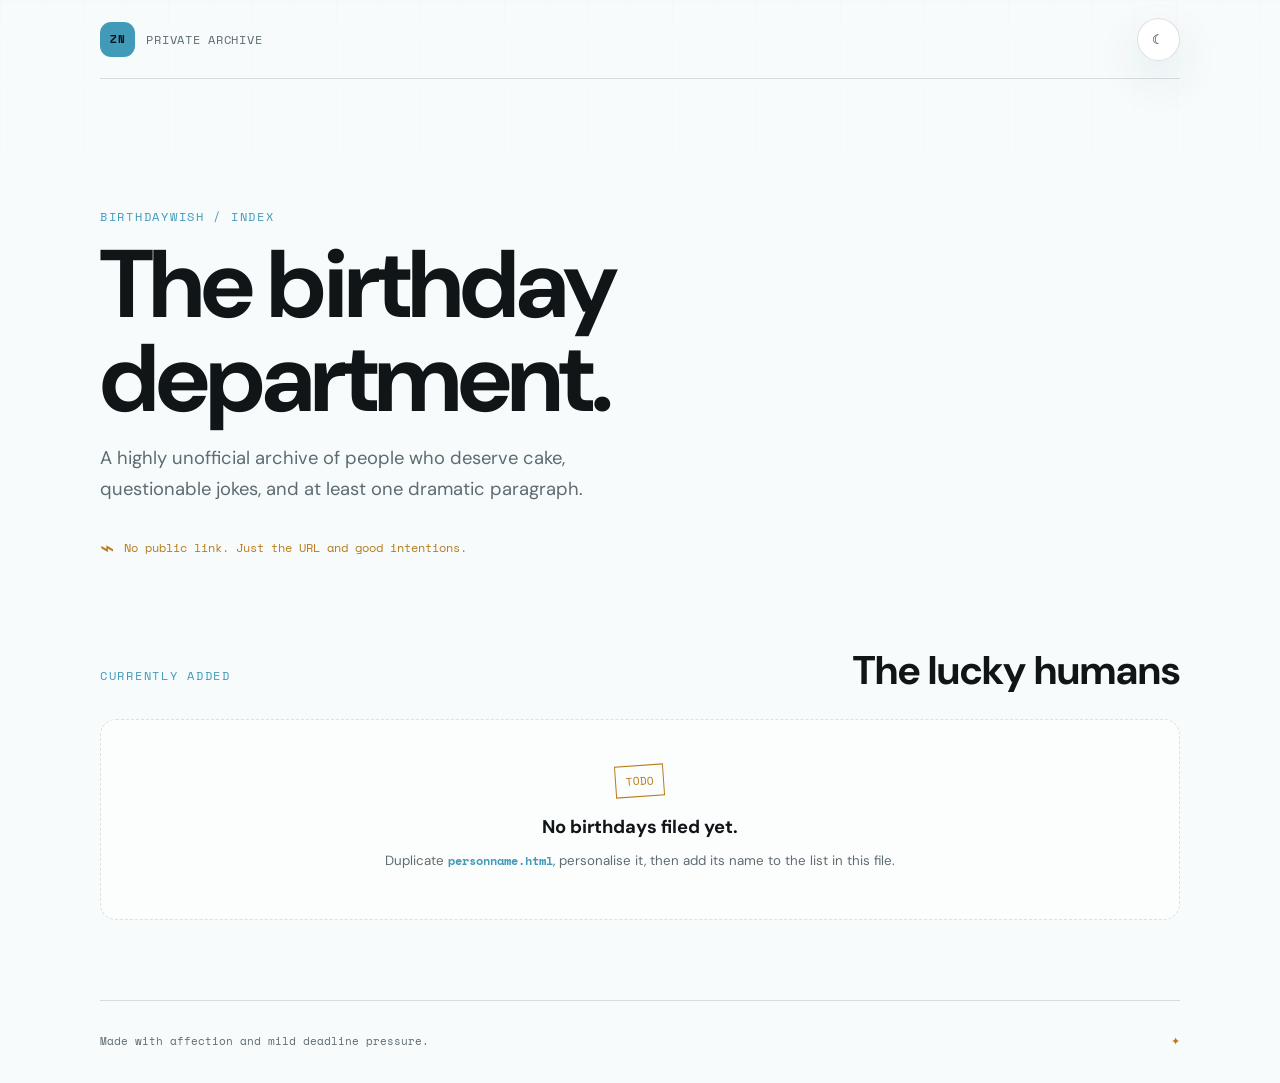
==== birthdaywish/index.html @ 3eb9f4e9 "Added birthday easter" ====
<!DOCTYPE html>
<html lang="en">
  <head>
    <meta charset="UTF-8" />
    <meta name="viewport" content="width=device-width, initial-scale=1.0" />
    <meta name="description" content="A private directory of birthday wishes." />
    <meta name="robots" content="noindex, nofollow" />
    <meta name="theme-color" content="#0d1113" />
    <link rel="icon" type="image/png" href="../assets/icons/zn-icon.png" />
    <link rel="preconnect" href="https://fonts.googleapis.com" />
    <link rel="preconnect" href="https://fonts.gstatic.com" crossorigin />
    <link href="https://fonts.googleapis.com/css2?family=DM+Sans:wght@400;500;600;700&family=Space+Mono:wght@400;700&display=swap" rel="stylesheet" />
    <link rel="stylesheet" href="birthday.css" />
    <title>Birthday Archive | Zulkar Nain</title>
  </head>
  <body>
    <div class="birthday-shell">
      <header class="birthday-header">
        <a class="birthday-brand" href="../" aria-label="Return to Zulkar Nain's portfolio">
          <span class="birthday-brand__mark">ZN</span>
          <span>Private archive</span>
        </a>
        <button class="theme-toggle" type="button" aria-label="Toggle theme" aria-pressed="false">
          <span aria-hidden="true">☀︎</span>
        </button>
      </header>

      <main>
        <section class="directory-intro fade-in">
          <p class="kicker">birthdaywish / index</p>
          <h1>The birthday department.</h1>
          <p class="intro-copy">A highly unofficial archive of people who deserve cake, questionable jokes, and at least one dramatic paragraph.</p>
          <div class="archive-note"><span aria-hidden="true">⌁</span> No public link. Just the URL and good intentions.</div>
        </section>

        <section class="directory-section" aria-labelledby="directory-heading">
          <div class="section-label fade-in">
            <p class="kicker">Currently added</p>
            <h2 id="directory-heading">The lucky humans</h2>
          </div>

          <!-- Add one card below for every birthday page you create. -->
          <div class="birthday-list">
            <!--
            <a class="birthday-entry fade-in" href="personname.html">
              <span class="birthday-entry__date">DD / MM</span>
              <span class="birthday-entry__details">
                <strong>Person Name</strong>
                <span>Relationship or tiny descriptor</span>
              </span>
              <span class="birthday-entry__arrow" aria-hidden="true">↗</span>
            </a>
            -->
            <div class="empty-state fade-in">
              <span class="empty-state__stamp">TODO</span>
              <p>No birthdays filed yet.</p>
              <small>Duplicate <strong>personname.html</strong>, personalise it, then add its name to the list in this file.</small>
            </div>
          </div>
        </section>
      </main>

      <footer class="birthday-footer">
        <span>Made with affection and mild deadline pressure.</span>
        <span aria-hidden="true">✦</span>
      </footer>
    </div>
    <script src="birthday.js"></script>
  </body>
</html>
---- birthdaywish/birthday.css ----
:root {
  --bg: #0d1113;
  --bg-alt: #141b1f;
  --card: #182126;
  --card-strong: #202b31;
  --text: #f5f8f9;
  --muted: #a8b6bc;
  --border: rgba(245, 248, 249, 0.14);
  --accent: #80c9e5;
  --accent-warm: #f3c779;
  --accent-ink: #0d171b;
  --accent-soft: rgba(128, 201, 229, 0.14);
  --shadow: 0 18px 45px rgba(0, 0, 0, 0.24);
  color-scheme: dark;
}

body[data-theme="light"] {
  --bg: #f7fbfc;
  --bg-alt: #edf6f8;
  --card: #ffffff;
  --card-strong: #eff8fa;
  --text: #101518;
  --muted: #5e6b71;
  --border: rgba(16, 21, 24, 0.13);
  --accent: #429ab9;
  --accent-warm: #b87b19;
  --accent-ink: #071216;
  --accent-soft: rgba(66, 154, 185, 0.12);
  --shadow: 0 18px 45px rgba(20, 54, 66, 0.1);
  color-scheme: light;
}

* { box-sizing: border-box; }

html { scroll-behavior: smooth; }

body {
  margin: 0;
  min-height: 100vh;
  overflow-x: hidden;
  background: var(--bg);
  color: var(--text);
  font-family: "DM Sans", sans-serif;
  line-height: 1.65;
}

body::before {
  position: fixed;
  inset: 0;
  z-index: -1;
  pointer-events: none;
  content: "";
  opacity: 0.42;
  background-image: linear-gradient(rgba(128, 201, 229, 0.06) 1px, transparent 1px), linear-gradient(90deg, rgba(128, 201, 229, 0.06) 1px, transparent 1px);
  background-size: 42px 42px;
  mask-image: linear-gradient(to bottom, black, transparent 75%);
}

img { display: block; max-width: 100%; }
a { color: inherit; text-decoration: none; }
button, a { transition: transform 180ms ease, box-shadow 180ms ease, background 180ms ease, color 180ms ease, border-color 180ms ease; }
button:focus-visible, a:focus-visible { outline: none; box-shadow: 0 0 0 2px var(--accent); }

.birthday-shell { width: min(1080px, calc(100% - 2rem)); margin: 0 auto; padding-bottom: 2rem; }
.birthday-header { display: flex; align-items: center; justify-content: space-between; padding: 1.1rem 0; border-bottom: 1px solid var(--border); }
.birthday-brand { display: inline-flex; align-items: center; gap: 0.7rem; font-family: "Space Mono", monospace; font-size: 0.76rem; letter-spacing: 0.06em; text-transform: uppercase; color: var(--muted); }
.birthday-brand__mark { display: grid; width: 2.2rem; height: 2.2rem; place-items: center; border-radius: 0.7rem; background: var(--accent); color: var(--accent-ink); font-size: 0.7rem; font-weight: 700; }
.theme-toggle { display: grid; width: 2.7rem; height: 2.7rem; place-items: center; border: 1px solid var(--border); border-radius: 999px; background: var(--card); color: var(--text); cursor: pointer; box-shadow: var(--shadow); }
.theme-toggle:hover { transform: translateY(-2px) rotate(8deg); }

.kicker { margin: 0 0 0.7rem; color: var(--accent); font-family: "Space Mono", monospace; font-size: 0.72rem; letter-spacing: 0.15em; text-transform: uppercase; }
.directory-intro { max-width: 700px; padding: 8rem 0 5rem; }
h1, h2, p { margin-top: 0; }
h1 { max-width: 680px; margin-bottom: 1.1rem; font-size: clamp(2.8rem, 8vw, 6rem); line-height: 0.98; letter-spacing: -0.03em; }
h2 { margin-bottom: 0.3rem; font-size: clamp(1.7rem, 4vw, 2.5rem); line-height: 1.1; }
.intro-copy { max-width: 570px; margin-bottom: 1.5rem; color: var(--muted); font-size: 1.15rem; }
.archive-note { display: inline-flex; align-items: center; gap: 0.6rem; color: var(--accent-warm); font-family: "Space Mono", monospace; font-size: 0.75rem; }
.archive-note span { font-size: 1.5rem; }
.directory-section { padding-bottom: 5rem; }
.section-label { display: flex; align-items: end; justify-content: space-between; gap: 1rem; margin-bottom: 1.4rem; }
.birthday-list { display: grid; gap: 0.8rem; }
.birthday-entry { display: grid; grid-template-columns: 7rem 1fr auto; align-items: center; gap: 1.3rem; padding: 1.2rem 1.4rem; border: 1px solid var(--border); border-radius: 1rem; background: var(--card); box-shadow: var(--shadow); }
.birthday-entry:hover { border-color: var(--accent); transform: translateX(5px); }
.birthday-entry__date { color: var(--accent-warm); font-family: "Space Mono", monospace; font-size: 0.8rem; }
.birthday-entry__details { display: grid; gap: 0.1rem; }
.birthday-entry__details strong { font-size: 1.1rem; }
.birthday-entry__details span { color: var(--muted); font-size: 0.9rem; }
.birthday-entry__arrow { color: var(--accent); font-size: 1.3rem; }
.empty-state { padding: 2.8rem 1.5rem; border: 1px dashed var(--border); border-radius: 1rem; text-align: center; background: color-mix(in srgb, var(--card) 65%, transparent); }
.empty-state__stamp { display: inline-block; margin-bottom: 1rem; padding: 0.35rem 0.6rem; border: 1px solid var(--accent-warm); color: var(--accent-warm); font-family: "Space Mono", monospace; font-size: 0.7rem; transform: rotate(-4deg); }
.empty-state p { margin-bottom: 0.3rem; font-size: 1.15rem; font-weight: 700; }
.empty-state small { color: var(--muted); }
.empty-state strong { color: var(--accent); font-family: "Space Mono", monospace; font-size: 0.78rem; }

.wish-main { padding: 5rem 0 3rem; }
.wish-hero { display: grid; grid-template-columns: 1fr minmax(270px, 360px); gap: clamp(2rem, 8vw, 7rem); align-items: center; padding: 2rem 0 5rem; }
.wish-hero__date { margin-bottom: 1rem; color: var(--accent-warm); font-family: "Space Mono", monospace; font-size: 0.78rem; }
.wish-hero h1 { font-size: clamp(3.2rem, 7vw, 6.2rem); }
.wish-hero h1 span { color: var(--accent); }
.wish-hero__lead { max-width: 570px; color: var(--muted); font-size: 1.16rem; }
.wish-hero__tags { display: flex; flex-wrap: wrap; gap: 0.55rem; margin-top: 1.5rem; }
.wish-hero__tags span { padding: 0.45rem 0.7rem; border: 1px solid var(--border); border-radius: 999px; background: var(--accent-soft); color: var(--muted); font-family: "Space Mono", monospace; font-size: 0.65rem; }
.portrait-card { margin: 0; padding: 0.75rem; border: 1px solid var(--border); background: var(--card); box-shadow: var(--shadow); transform: rotate(2deg); }
.portrait-card img { width: 100%; aspect-ratio: 4 / 5; object-fit: cover; background: var(--card-strong); }
.portrait-card figcaption { display: flex; justify-content: space-between; padding: 0.75rem 0.25rem 0.1rem; color: var(--muted); font-family: "Space Mono", monospace; font-size: 0.65rem; text-transform: uppercase; }
.portrait-card figcaption span:last-child { color: var(--accent-warm); }
.message-panel { display: grid; grid-template-columns: 0.65fr 1.35fr; gap: 2rem; padding: clamp(1.4rem, 4vw, 3rem); border: 1px solid var(--border); border-radius: 1.3rem; background: var(--card); box-shadow: var(--shadow); }
.message-panel__scribble { display: block; margin-top: 2rem; color: var(--accent-warm); font-family: "Space Mono", monospace; font-size: 0.7rem; transform: rotate(-3deg); }
.message-panel__body { max-width: 650px; }
.message-panel__body h2 { color: var(--accent); }
.message-panel__body p { color: var(--muted); }
.message-signoff { margin-top: 1.8rem; color: var(--text) !important; }
.message-signoff strong { color: var(--accent-warm); }
.wish-footer { display: flex; align-items: center; justify-content: space-between; gap: 1rem; padding: 2.5rem 0 1rem; color: var(--muted); font-family: "Space Mono", monospace; font-size: 0.72rem; }
.wish-footer p { margin: 0; }
.wish-footer p span { color: var(--accent-warm); }
.text-link { color: var(--accent); white-space: nowrap; }
.text-link:hover { color: var(--text); }
.birthday-footer { display: flex; justify-content: space-between; gap: 1rem; padding-top: 2rem; border-top: 1px solid var(--border); color: var(--muted); font-family: "Space Mono", monospace; font-size: 0.68rem; }
.birthday-footer span:last-child { color: var(--accent-warm); }
.fade-in { opacity: 0; transform: translateY(18px); transition: opacity 550ms ease, transform 550ms ease; }
.fade-in.visible { opacity: 1; transform: translateY(0); }

@media (max-width: 700px) {
  .birthday-shell { width: min(100% - 1.4rem, 1080px); }
  .directory-intro { padding: 5.5rem 0 3.5rem; }
  .wish-main { padding-top: 2.5rem; }
  .wish-hero { grid-template-columns: 1fr; gap: 2.5rem; padding-top: 0; }
  .portrait-card { width: min(100%, 320px); justify-self: center; }
  .message-panel { grid-template-columns: 1fr; gap: 1rem; }
  .message-panel__scribble { margin-top: 0; }
  .wish-footer { align-items: flex-start; flex-direction: column; }
  .birthday-entry { grid-template-columns: 5rem 1fr auto; gap: 0.8rem; padding: 1rem; }
}

@media (prefers-reduced-motion: reduce) {
  html { scroll-behavior: auto; }
  *, *::before, *::after { animation-duration: 0.01ms !important; transition-duration: 0.01ms !important; }
  .fade-in { opacity: 1; transform: none; }
}
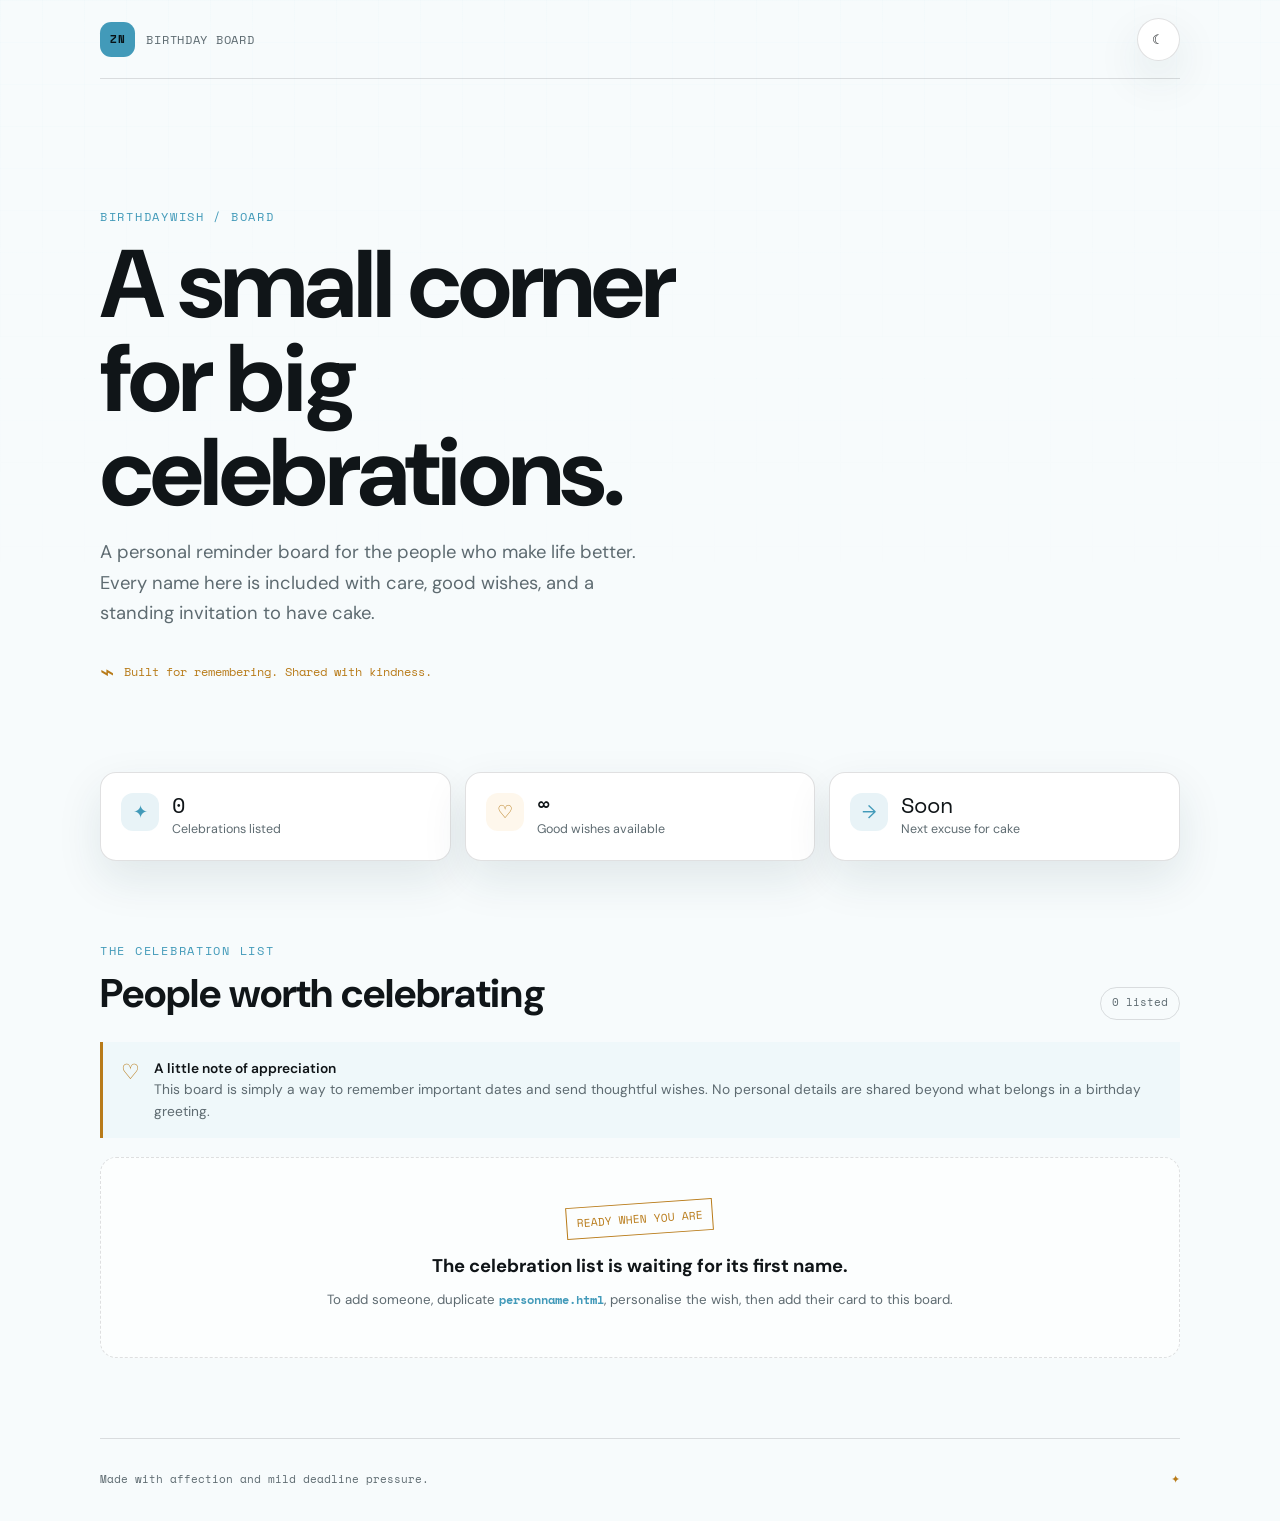
==== commit ddae5941: "Added birthday easter v1.0" ====
--- a/birthdaywish/index.html
+++ b/birthdaywish/index.html
@@ -3,7 +3,7 @@
   <head>
     <meta charset="UTF-8" />
     <meta name="viewport" content="width=device-width, initial-scale=1.0" />
-    <meta name="description" content="A private directory of birthday wishes." />
+    <meta name="description" content="A small celebration board for birthday wishes." />
     <meta name="robots" content="noindex, nofollow" />
     <meta name="theme-color" content="#0d1113" />
     <link rel="icon" type="image/png" href="../assets/icons/zn-icon.png" />
@@ -11,14 +11,14 @@
     <link rel="preconnect" href="https://fonts.gstatic.com" crossorigin />
     <link href="https://fonts.googleapis.com/css2?family=DM+Sans:wght@400;500;600;700&family=Space+Mono:wght@400;700&display=swap" rel="stylesheet" />
     <link rel="stylesheet" href="birthday.css" />
-    <title>Birthday Archive | Zulkar Nain</title>
+    <title>Birthday Board | Zulkar Nain</title>
   </head>
   <body>
     <div class="birthday-shell">
       <header class="birthday-header">
         <a class="birthday-brand" href="../" aria-label="Return to Zulkar Nain's portfolio">
           <span class="birthday-brand__mark">ZN</span>
-          <span>Private archive</span>
+          <span>Birthday board</span>
         </a>
         <button class="theme-toggle" type="button" aria-label="Toggle theme" aria-pressed="false">
           <span aria-hidden="true">☀︎</span>
@@ -27,17 +27,43 @@
 
       <main>
         <section class="directory-intro fade-in">
-          <p class="kicker">birthdaywish / index</p>
-          <h1>The birthday department.</h1>
-          <p class="intro-copy">A highly unofficial archive of people who deserve cake, questionable jokes, and at least one dramatic paragraph.</p>
-          <div class="archive-note"><span aria-hidden="true">⌁</span> No public link. Just the URL and good intentions.</div>
+          <p class="kicker">birthdaywish / board</p>
+          <h1>A small corner for big celebrations.</h1>
+          <p class="intro-copy">A personal reminder board for the people who make life better. Every name here is included with care, good wishes, and a standing invitation to have cake.</p>
+          <div class="archive-note"><span aria-hidden="true">⌁</span> Built for remembering. Shared with kindness.</div>
+        </section>
+
+        <section class="board-overview fade-in" aria-label="Birthday board overview">
+          <article class="overview-card">
+            <span class="overview-card__icon" aria-hidden="true">✦</span>
+            <span class="overview-card__value">0</span>
+            <span class="overview-card__label">Celebrations listed</span>
+          </article>
+          <article class="overview-card overview-card--warm">
+            <span class="overview-card__icon" aria-hidden="true">♡</span>
+            <span class="overview-card__value">∞</span>
+            <span class="overview-card__label">Good wishes available</span>
+          </article>
+          <article class="overview-card">
+            <span class="overview-card__icon" aria-hidden="true">→</span>
+            <span class="overview-card__value">Soon</span>
+            <span class="overview-card__label">Next excuse for cake</span>
+          </article>
         </section>
 
         <section class="directory-section" aria-labelledby="directory-heading">
           <div class="section-label fade-in">
-            <p class="kicker">Currently added</p>
-            <h2 id="directory-heading">The lucky humans</h2>
+            <div>
+              <p class="kicker">The celebration list</p>
+              <h2 id="directory-heading">People worth celebrating</h2>
+            </div>
+            <span class="section-count">0 listed</span>
           </div>
+
+          <aside class="respect-note fade-in">
+            <span class="respect-note__icon" aria-hidden="true">♡</span>
+            <p><strong>A little note of appreciation</strong><br />This board is simply a way to remember important dates and send thoughtful wishes. No personal details are shared beyond what belongs in a birthday greeting.</p>
+          </aside>
 
           <!-- Add one card below for every birthday page you create. -->
           <div class="birthday-list">
@@ -52,9 +78,9 @@
             </a>
             -->
             <div class="empty-state fade-in">
-              <span class="empty-state__stamp">TODO</span>
-              <p>No birthdays filed yet.</p>
-              <small>Duplicate <strong>personname.html</strong>, personalise it, then add its name to the list in this file.</small>
+              <span class="empty-state__stamp">READY WHEN YOU ARE</span>
+              <p>The celebration list is waiting for its first name.</p>
+              <small>To add someone, duplicate <strong>personname.html</strong>, personalise the wish, then add their card to this board.</small>
             </div>
           </div>
         </section>
--- a/birthdaywish/birthday.css
+++ b/birthdaywish/birthday.css
@@ -76,8 +76,19 @@
 .intro-copy { max-width: 570px; margin-bottom: 1.5rem; color: var(--muted); font-size: 1.15rem; }
 .archive-note { display: inline-flex; align-items: center; gap: 0.6rem; color: var(--accent-warm); font-family: "Space Mono", monospace; font-size: 0.75rem; }
 .archive-note span { font-size: 1.5rem; }
+.board-overview { display: grid; grid-template-columns: repeat(3, minmax(0, 1fr)); gap: 0.85rem; margin-bottom: 5rem; }
+.overview-card { display: grid; grid-template-columns: auto 1fr; grid-template-rows: auto auto; column-gap: 0.8rem; padding: 1.25rem; border: 1px solid var(--border); border-radius: 1rem; background: var(--card); box-shadow: var(--shadow); }
+.overview-card__icon { grid-row: span 2; display: grid; width: 2.4rem; height: 2.4rem; place-items: center; border-radius: 0.75rem; background: var(--accent-soft); color: var(--accent); font-size: 1.15rem; }
+.overview-card--warm .overview-card__icon { background: rgba(243, 199, 121, 0.14); color: var(--accent-warm); }
+.overview-card__value { align-self: end; font-family: "Space Mono", monospace; font-size: 1.35rem; line-height: 1.2; }
+.overview-card__label { align-self: start; color: var(--muted); font-size: 0.78rem; }
 .directory-section { padding-bottom: 5rem; }
 .section-label { display: flex; align-items: end; justify-content: space-between; gap: 1rem; margin-bottom: 1.4rem; }
+.section-count { padding: 0.4rem 0.7rem; border: 1px solid var(--border); border-radius: 999px; color: var(--muted); font-family: "Space Mono", monospace; font-size: 0.68rem; white-space: nowrap; }
+.respect-note { display: flex; align-items: flex-start; gap: 0.9rem; margin-bottom: 1.2rem; padding: 1rem 1.1rem; border-left: 3px solid var(--accent-warm); background: var(--card-strong); color: var(--muted); }
+.respect-note__icon { color: var(--accent-warm); font-size: 1.3rem; line-height: 1.3; }
+.respect-note p { margin: 0; font-size: 0.86rem; line-height: 1.55; }
+.respect-note strong { color: var(--text); font-weight: 600; }
 .birthday-list { display: grid; gap: 0.8rem; }
 .birthday-entry { display: grid; grid-template-columns: 7rem 1fr auto; align-items: center; gap: 1.3rem; padding: 1.2rem 1.4rem; border: 1px solid var(--border); border-radius: 1rem; background: var(--card); box-shadow: var(--shadow); }
 .birthday-entry:hover { border-color: var(--accent); transform: translateX(5px); }
@@ -124,6 +135,9 @@
 @media (max-width: 700px) {
   .birthday-shell { width: min(100% - 1.4rem, 1080px); }
   .directory-intro { padding: 5.5rem 0 3.5rem; }
+  .board-overview { grid-template-columns: 1fr; margin-bottom: 3.5rem; }
+  .overview-card { grid-template-columns: auto 1fr; }
+  .section-label { align-items: flex-start; }
   .wish-main { padding-top: 2.5rem; }
   .wish-hero { grid-template-columns: 1fr; gap: 2.5rem; padding-top: 0; }
   .portrait-card { width: min(100%, 320px); justify-self: center; }
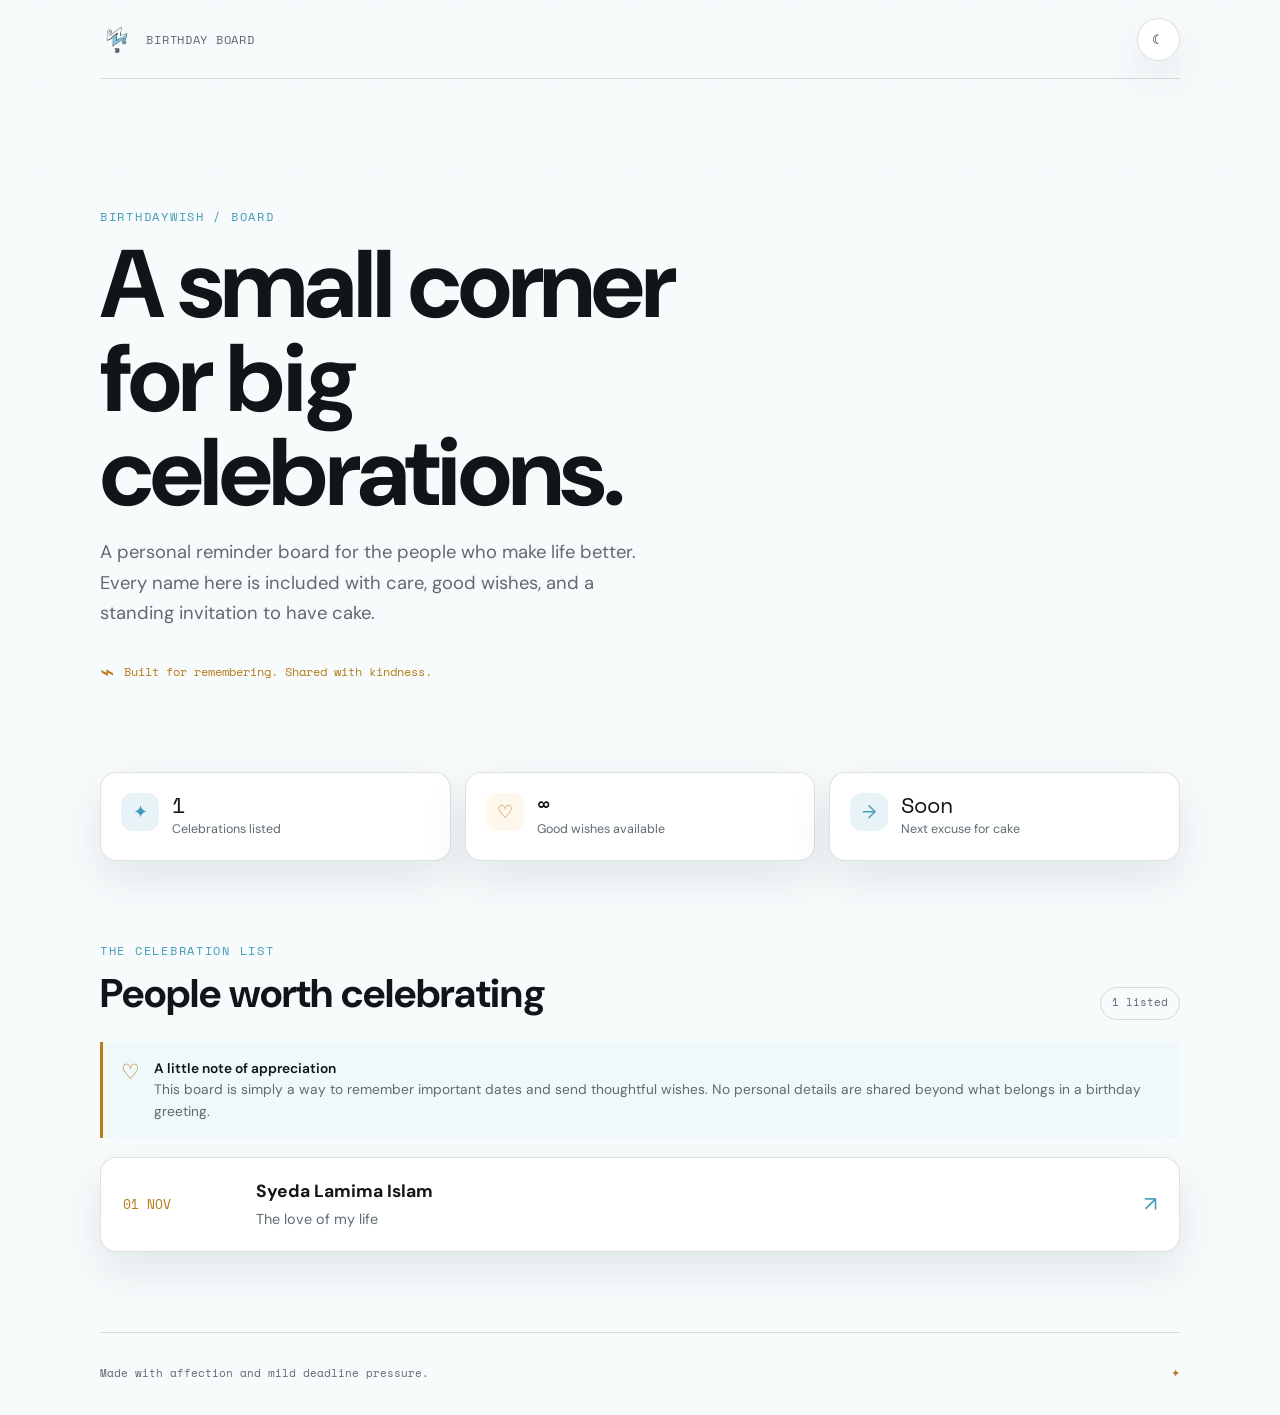
==== commit d38167fd: "Added birthday easter v1.1" ====
--- a/birthdaywish/index.html
+++ b/birthdaywish/index.html
@@ -1,11 +1,30 @@
 <!DOCTYPE html>
 <html lang="en">
   <head>
+    <!-- Google tag (gtag.js) -->
+    <script async src="https://www.googletagmanager.com/gtag/js?id=G-DD88MCBWYH"></script>
+    <script>
+      window.dataLayer = window.dataLayer || [];
+      function gtag(){dataLayer.push(arguments);}
+      gtag('js', new Date());
+      gtag('config', 'G-DD88MCBWYH');
+    </script>
+
     <meta charset="UTF-8" />
     <meta name="viewport" content="width=device-width, initial-scale=1.0" />
     <meta name="description" content="A small celebration board for birthday wishes." />
     <meta name="robots" content="noindex, nofollow" />
     <meta name="theme-color" content="#0d1113" />
+    <meta property="og:title" content="Birthday Board | Zulkar Nain" />
+    <meta property="og:description" content="A small corner for big celebrations." />
+    <meta property="og:type" content="website" />
+    <meta property="og:url" content="https://zulkarnain.online/birthdaywish/" />
+    <meta property="og:image" content="https://zulkarnain.online/birthdaywish/images/surprisebanner.png" />
+    <meta property="og:image:alt" content="A surprise birthday banner" />
+    <meta name="twitter:card" content="summary_large_image" />
+    <meta name="twitter:title" content="Birthday Board | Zulkar Nain" />
+    <meta name="twitter:description" content="A small corner for big celebrations." />
+    <meta name="twitter:image" content="https://zulkarnain.online/birthdaywish/images/surprisebanner.png" />
     <link rel="icon" type="image/png" href="../assets/icons/zn-icon.png" />
     <link rel="preconnect" href="https://fonts.googleapis.com" />
     <link rel="preconnect" href="https://fonts.gstatic.com" crossorigin />
@@ -16,8 +35,8 @@
   <body>
     <div class="birthday-shell">
       <header class="birthday-header">
-        <a class="birthday-brand" href="../" aria-label="Return to Zulkar Nain's portfolio">
-          <span class="birthday-brand__mark">ZN</span>
+        <a class="birthday-brand" href="./" aria-label="Return to the birthday board">
+          <img class="birthday-brand__logo" src="../assets/icons/zn-icon.png" alt="Zulkar Nain logo" />
           <span>Birthday board</span>
         </a>
         <button class="theme-toggle" type="button" aria-label="Toggle theme" aria-pressed="false">
@@ -36,7 +55,7 @@
         <section class="board-overview fade-in" aria-label="Birthday board overview">
           <article class="overview-card">
             <span class="overview-card__icon" aria-hidden="true">✦</span>
-            <span class="overview-card__value">0</span>
+            <span class="overview-card__value">1</span>
             <span class="overview-card__label">Celebrations listed</span>
           </article>
           <article class="overview-card overview-card--warm">
@@ -57,7 +76,7 @@
               <p class="kicker">The celebration list</p>
               <h2 id="directory-heading">People worth celebrating</h2>
             </div>
-            <span class="section-count">0 listed</span>
+            <span class="section-count">1 listed</span>
           </div>
 
           <aside class="respect-note fade-in">
@@ -67,21 +86,14 @@
 
           <!-- Add one card below for every birthday page you create. -->
           <div class="birthday-list">
-            <!--
-            <a class="birthday-entry fade-in" href="personname.html">
-              <span class="birthday-entry__date">DD / MM</span>
+            <a class="birthday-entry fade-in" href="hbdLamima.html">
+              <span class="birthday-entry__date">01 NOV</span>
               <span class="birthday-entry__details">
-                <strong>Person Name</strong>
-                <span>Relationship or tiny descriptor</span>
+                <strong>Syeda Lamima Islam</strong>
+                <span>The love of my life</span>
               </span>
               <span class="birthday-entry__arrow" aria-hidden="true">↗</span>
             </a>
-            -->
-            <div class="empty-state fade-in">
-              <span class="empty-state__stamp">READY WHEN YOU ARE</span>
-              <p>The celebration list is waiting for its first name.</p>
-              <small>To add someone, duplicate <strong>personname.html</strong>, personalise the wish, then add their card to this board.</small>
-            </div>
           </div>
         </section>
       </main>
--- a/birthdaywish/birthday.css
+++ b/birthdaywish/birthday.css
@@ -64,7 +64,7 @@
 .birthday-shell { width: min(1080px, calc(100% - 2rem)); margin: 0 auto; padding-bottom: 2rem; }
 .birthday-header { display: flex; align-items: center; justify-content: space-between; padding: 1.1rem 0; border-bottom: 1px solid var(--border); }
 .birthday-brand { display: inline-flex; align-items: center; gap: 0.7rem; font-family: "Space Mono", monospace; font-size: 0.76rem; letter-spacing: 0.06em; text-transform: uppercase; color: var(--muted); }
-.birthday-brand__mark { display: grid; width: 2.2rem; height: 2.2rem; place-items: center; border-radius: 0.7rem; background: var(--accent); color: var(--accent-ink); font-size: 0.7rem; font-weight: 700; }
+.birthday-brand__logo { width: 2.2rem; height: 2.2rem; object-fit: contain; border-radius: 0.7rem; }
 .theme-toggle { display: grid; width: 2.7rem; height: 2.7rem; place-items: center; border: 1px solid var(--border); border-radius: 999px; background: var(--card); color: var(--text); cursor: pointer; box-shadow: var(--shadow); }
 .theme-toggle:hover { transform: translateY(-2px) rotate(8deg); }
 
@@ -116,7 +116,10 @@
 .portrait-card figcaption { display: flex; justify-content: space-between; padding: 0.75rem 0.25rem 0.1rem; color: var(--muted); font-family: "Space Mono", monospace; font-size: 0.65rem; text-transform: uppercase; }
 .portrait-card figcaption span:last-child { color: var(--accent-warm); }
 .message-panel { display: grid; grid-template-columns: 0.65fr 1.35fr; gap: 2rem; padding: clamp(1.4rem, 4vw, 3rem); border: 1px solid var(--border); border-radius: 1.3rem; background: var(--card); box-shadow: var(--shadow); }
-.message-panel__scribble { display: block; margin-top: 2rem; color: var(--accent-warm); font-family: "Space Mono", monospace; font-size: 0.7rem; transform: rotate(-3deg); }
+.message-panel__label { position: relative; align-self: stretch; display: flex; flex-direction: column; justify-content: space-between; min-height: 210px; padding: 1.2rem; border: 1px solid var(--border); border-radius: 1rem; background: var(--card-strong); overflow: hidden; }
+.message-panel__label::after { position: absolute; right: -2.5rem; bottom: -3.5rem; width: 10rem; height: 10rem; border: 1px solid var(--accent-warm); border-radius: 50%; content: ""; opacity: 0.35; }
+.message-panel__number { color: var(--accent-warm); font-family: "Space Mono", monospace; font-size: 3rem; font-weight: 700; line-height: 1; }
+.message-panel__caption { max-width: 170px; margin: 0; color: var(--muted); font-family: "Space Mono", monospace; font-size: 0.7rem; line-height: 1.6; }
 .message-panel__body { max-width: 650px; }
 .message-panel__body h2 { color: var(--accent); }
 .message-panel__body p { color: var(--muted); }
@@ -142,7 +145,7 @@
   .wish-hero { grid-template-columns: 1fr; gap: 2.5rem; padding-top: 0; }
   .portrait-card { width: min(100%, 320px); justify-self: center; }
   .message-panel { grid-template-columns: 1fr; gap: 1rem; }
-  .message-panel__scribble { margin-top: 0; }
+  .message-panel__label { min-height: 145px; }
   .wish-footer { align-items: flex-start; flex-direction: column; }
   .birthday-entry { grid-template-columns: 5rem 1fr auto; gap: 0.8rem; padding: 1rem; }
 }
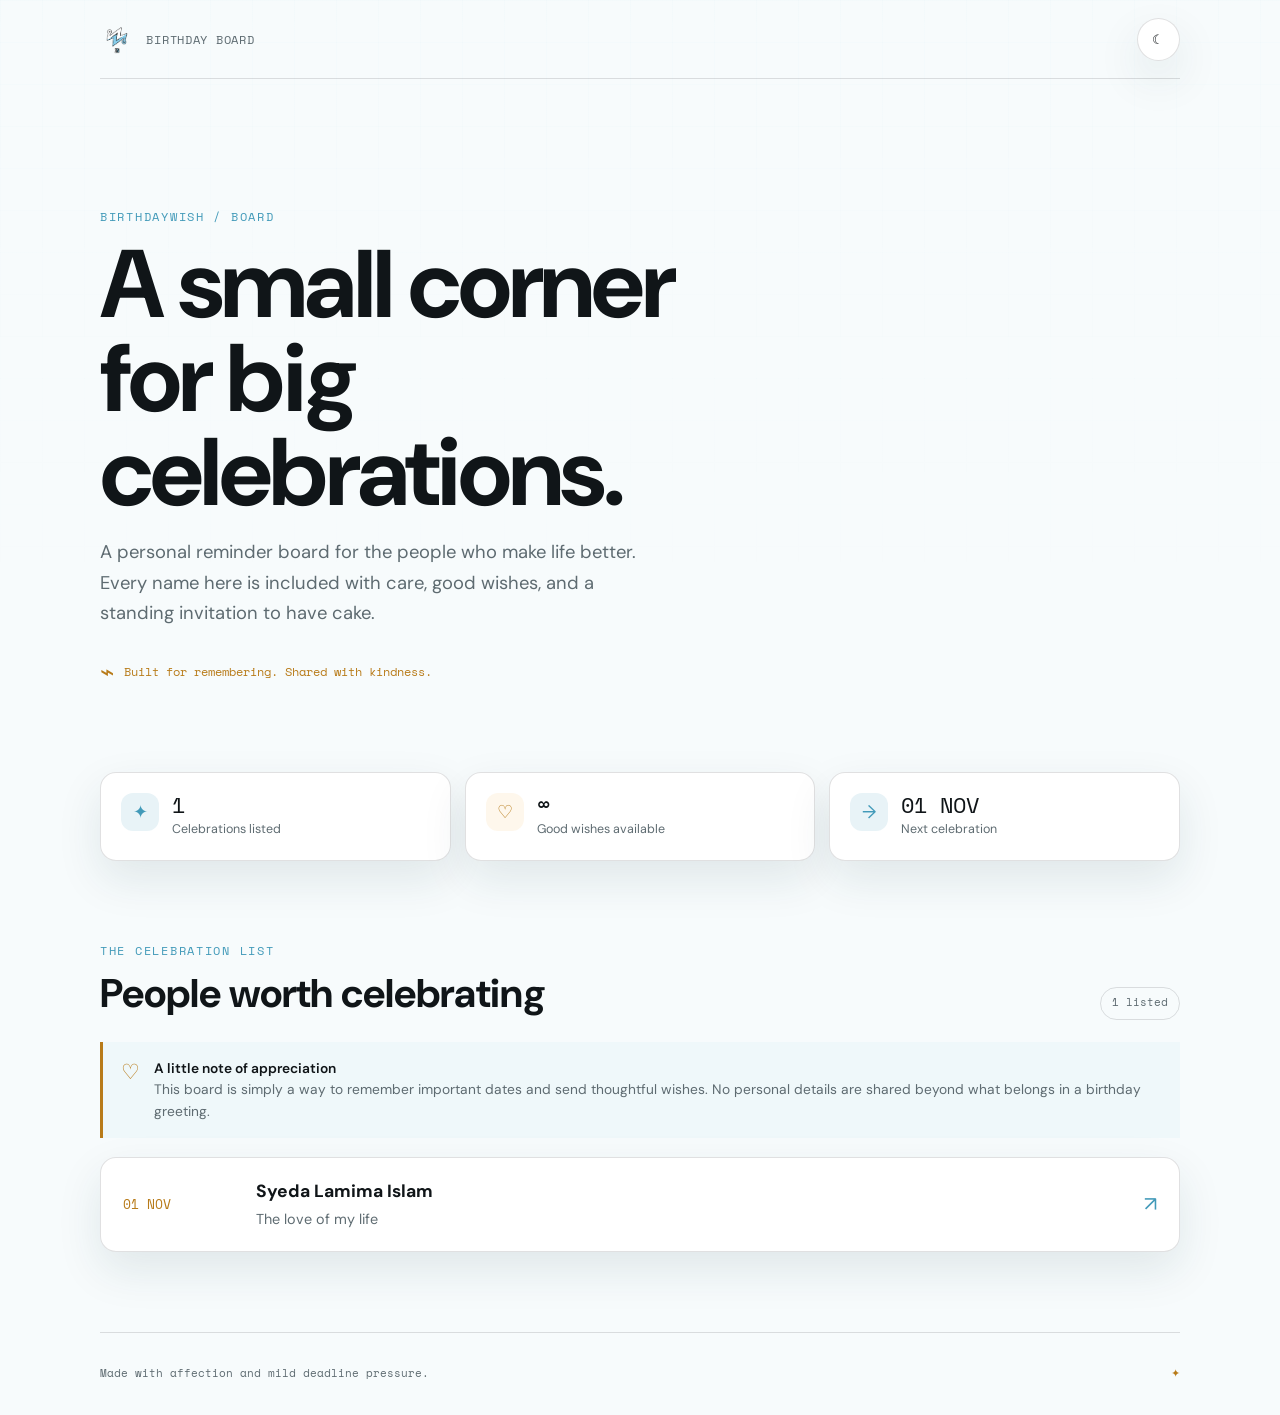
==== commit d206bf35: "Added birthday easter v1.1.1" ====
--- a/birthdaywish/index.html
+++ b/birthdaywish/index.html
@@ -65,8 +65,8 @@
           </article>
           <article class="overview-card">
             <span class="overview-card__icon" aria-hidden="true">→</span>
-            <span class="overview-card__value">Soon</span>
-            <span class="overview-card__label">Next excuse for cake</span>
+            <span class="overview-card__value">01 NOV</span>
+            <span class="overview-card__label">Next celebration</span>
           </article>
         </section>
 
